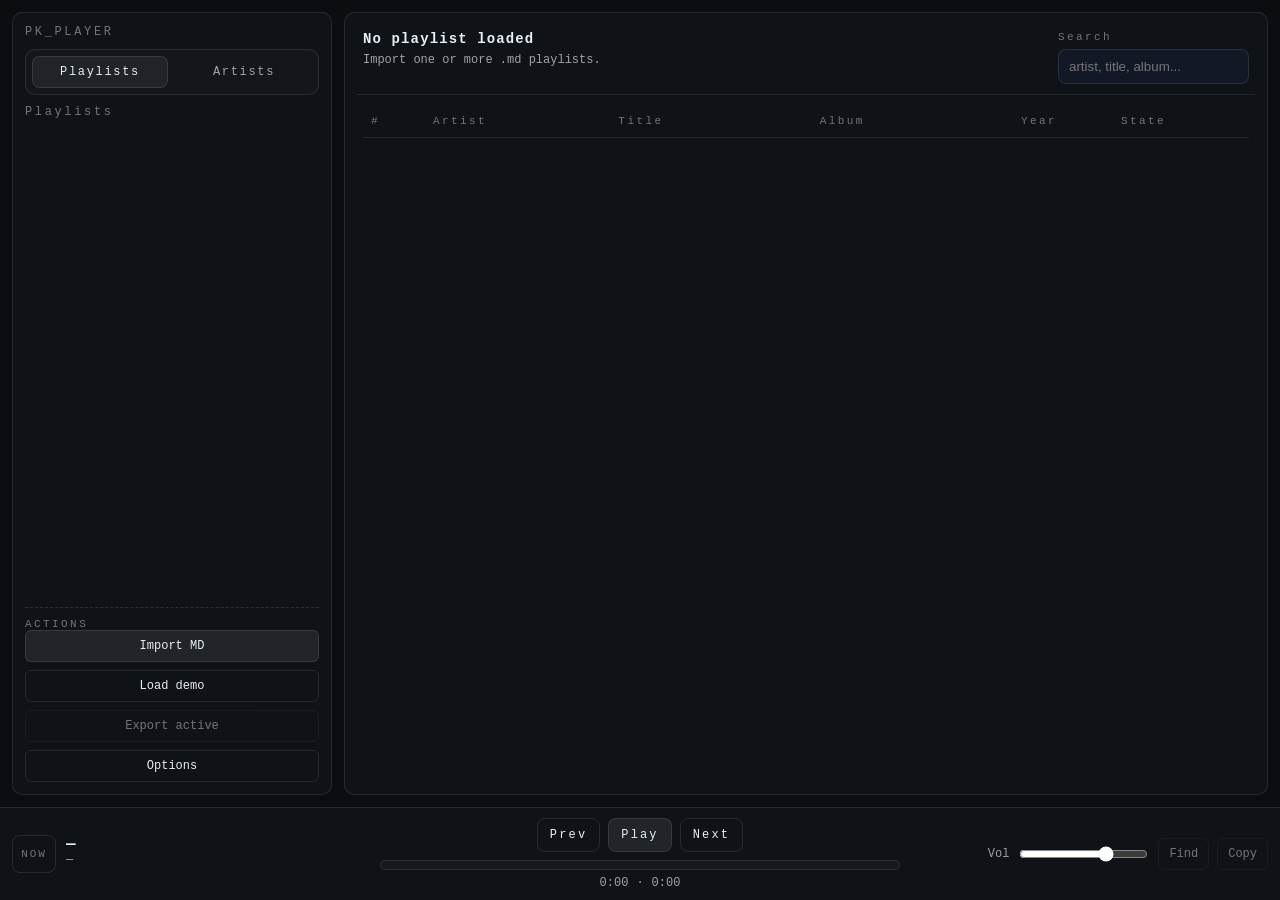
==== src/index.html @ 8d43fcfa "V1 avec API" ====
<!doctype html>
<html lang="fr">
  <head>
    <meta charset="utf-8" />
    <meta name="viewport" content="width=device-width, initial-scale=1" />
    <title>PK Player</title>
    <link rel="icon" href="../favicon.svg" type="image/svg+xml" />
    <link rel="stylesheet" href="styles.css" />
  </head>
  <body>
    <div id="app">
      <div class="grid">
        <aside class="pane">
          <div class="pane__title">PK_PLAYER</div>

          <div class="tabs">
            <button id="tabPlaylists" class="tab" role="tab" type="button" aria-selected="true">Playlists</button>
            <button id="tabArtists" class="tab" role="tab" type="button" aria-selected="false">Artists</button>
          </div>

          <div class="pane__block">
            <div id="playlistPane">
              <div class="pane__title">Playlists</div>
              <div id="playlistList" class="list" role="list"></div>
            </div>

            <div id="artistPane" hidden>
              <div class="pane__title">Artists</div>
              <div id="artistList" class="list" role="list"></div>
              <div class="pane__title" style="margin-top: 14px">Albums</div>
              <div id="albumList" class="list" role="list"></div>
            </div>
          </div>

          <div class="hint">
            <div class="hint__title">ACTIONS</div>
            <div class="pane__block" style="gap: 8px">
              <button id="btnImport" class="tbtn tbtn--primary">Import MD</button>
              <button id="btnLoadDemo" class="tbtn">Load demo</button>
              <button id="btnExport" class="tbtn" disabled>Export active</button>
              <button id="btnOptions" class="tbtn">Options</button>
            </div>
          </div>
        </aside>

        <main class="pane">
          <div class="head">
            <div>
              <div id="activePlaylistTitle" class="title">No playlist loaded</div>
              <div id="activePlaylistMeta" class="meta"></div>
            </div>
            <div class="head__right">
              <label class="field">
                <span class="field__label">Search</span>
                <input id="trackFilter" class="field__input" autocomplete="off" placeholder="artist, title, album..." />
              </label>
            </div>
          </div>

          <div class="table">
            <div class="thead">
              <div>#</div>
              <div>Artist</div>
              <div>Title</div>
              <div>Album</div>
              <div>Year</div>
              <div>State</div>
            </div>
            <div id="trackRows" class="tbody"></div>
          </div>
        </main>
      </div>

      <footer class="dock">
        <div class="dock__left">
          <div class="now">
            <div class="now__k">NOW</div>
            <div>
              <div id="nowTitle" class="now__t">—</div>
              <div id="nowSub" class="now__s">—</div>
            </div>
          </div>
        </div>

        <div class="dock__center">
          <div class="keys">
            <button id="btnPrev" class="key">Prev</button>
            <button id="btnPlayPause" class="key key--primary">
              <span id="playPauseGlyph">Play</span>
            </button>
            <button id="btnNext" class="key">Next</button>
          </div>
          <div class="prog">
            <button id="progressBar" class="prog__bar">
              <div id="progressFill" class="prog__fill" style="width: 0%"></div>
            </button>
            <div class="prog__meta">
              <span id="timeCur">0:00</span>
              <span>·</span>
              <span id="timeDur">0:00</span>
            </div>
          </div>
        </div>

        <div class="dock__right">
          <label class="vol">
            <span>Vol</span>
            <input id="vol" type="range" min="0" max="100" step="1" />
          </label>
          <button id="btnFind" class="tbtn" disabled>Find</button>
          <button id="btnCopy" class="tbtn" disabled>Copy</button>
        </div>
      </footer>
    </div>

    <input id="fileInput" type="file" accept=".md,text/markdown" multiple hidden />

    <aside id="drawer" class="drawer" aria-label="Options" aria-hidden="true" inert>
      <div class="drawer__panel" role="dialog" aria-modal="true" aria-label="Options panel">
        <div class="drawer__head">
          <div class="drawer__title">OPTIONS</div>
          <button id="btnDrawerClose" class="tbtn">Close</button>
        </div>

        <div class="drawer__body">
          <div class="drawer__section">
            <div class="drawer__k">YOUTUBE DATA API</div>
            <div class="drawer__p">Optional. Enables future auto-search/replace. Not required for playback.</div>
            <label class="field">
              <span class="field__label">API KEY</span>
              <input id="optYtKey" class="field__input" autocomplete="off" placeholder="AIza..." />
            </label>
            <div class="drawer__k" style="margin-top: 12px">WHERE TO GET IT (STEP-BY-STEP)</div>
            <ol class="steps__list">
              <li>
                Open Google Cloud Console:
                <a class="alink" href="https://console.cloud.google.com/" target="_blank" rel="noreferrer noopener">console.cloud.google.com</a>
              </li>
              <li>
                Create/select a project:
                <a class="alink" href="https://console.cloud.google.com/projectselector2/home/dashboard" target="_blank" rel="noreferrer noopener">project selector</a>
              </li>
              <li>
                Enable YouTube Data API v3 (Library):
                <a class="alink" href="https://console.cloud.google.com/apis/library/youtube.googleapis.com" target="_blank" rel="noreferrer noopener">API Library</a>
              </li>
              <li>
                Create API key (Credentials):
                <a class="alink" href="https://console.cloud.google.com/apis/credentials" target="_blank" rel="noreferrer noopener">Credentials</a>
              </li>
              <li>
                Restrict key (recommended): in Credentials → select key → set <span class="code">Application restrictions</span> and <span class="code">API restrictions</span>.
              </li>
            </ol>
            <div class="drawer__p">Tip: local-only test: leave unrestricted short time, then lock down.</div>
          </div>

          <div class="drawer__section">
            <div class="drawer__k">OTHER FREE SOURCES (PLACEHOLDERS)</div>
            <div class="drawer__p">Not wired yet. Fields stored for later integration.</div>
            <label class="field">
              <span class="field__label">JAMENDO CLIENT ID</span>
              <input id="optJamendo" class="field__input" autocomplete="off" placeholder="client_id" />
            </label>
            <label class="field">
              <span class="field__label">SOUNDCLOUD CLIENT ID</span>
              <input id="optSoundcloud" class="field__input" autocomplete="off" placeholder="client_id" />
            </label>
          </div>
        </div>
      </div>
    </aside>

    <dialog id="dlgSearch" class="dialog">
      <form method="dialog" class="dialog__panel">
        <div class="dialog__head">
          <div class="dialog__title">Find on YouTube</div>
          <button class="iconbtn" value="cancel" aria-label="Close" type="submit">Close</button>
        </div>
        <div class="dialog__body">
          <div id="searchHint" class="meta"></div>
          <div class="grid2">
            <div class="card">
              <div class="card__title">1) Open search</div>
              <div class="drawer__p">Opens YouTube search in a new tab for this track.</div>
              <div class="card__actions">
                <button id="btnOpenSearch" class="tbtn tbtn--primary" type="button">Open YouTube search</button>
              </div>
            </div>
            <div class="card">
              <div class="card__title">2) Paste link</div>
              <div class="drawer__p">Paste YouTube URL or video id, then apply.</div>
              <label class="field" style="margin-top: 10px">
                <span class="field__label">YouTube URL / ID</span>
                <input id="pasteUrl" class="field__input" autocomplete="off" placeholder="https://www.youtube.com/watch?v=..." />
              </label>
              <div class="card__actions">
                <button id="btnApplyLink" class="tbtn tbtn--primary" type="button">Use this link</button>
                <button id="btnClearLink" class="tbtn" type="button">Clear</button>
              </div>
            </div>
          </div>
        </div>
        <div class="dialog__foot">
          <button class="tbtn" value="cancel" type="submit">Close</button>
        </div>
      </form>
    </dialog>

    <div id="toasts" class="toasts" aria-live="polite" aria-atomic="true"></div>
    <div id="ytPlayerHost" style="position:absolute;left:-9999px;top:-9999px;width:2px;height:2px;overflow:hidden" aria-hidden="true"></div>

    <script type="module" src="app.js"></script>
    <script src="https://www.youtube.com/iframe_api"></script>
  </body>
</html>
---- src/styles.css ----
:root{
  --bg:#0b0d10;
  --surface:#0f1217;
  --surface2:#131826;
  --line:rgba(255,255,255,.10);
  --text:#e9edf5;
  --muted:rgba(233,237,245,.66);
  --muted2:rgba(233,237,245,.45);
  --acc:#e9edf5;
  --good-bg:rgba(46,229,157,.12);
  --good-tx:#7ef0bf;
  --bad-bg:rgba(255,92,122,.12);
  --bad-tx:#ff9aac;
  --shadow:0 0 0 rgba(0,0,0,0);
  --radius:10px;
  --radius2:8px;
  --font: ui-monospace, SFMono-Regular, Menlo, Monaco, Consolas, "Liberation Mono", "Courier New", monospace;
  --mono: ui-monospace, SFMono-Regular, Menlo, Monaco, Consolas, "Liberation Mono", "Courier New", monospace;
}
*{box-sizing:border-box}
html,body{height:100%}
body{
  margin:0;
  font-family:var(--font);
  color:var(--text);
  background:var(--bg);
}

#app{min-height:100%; display:flex; flex-direction:column}

.term{letter-spacing:.02em}

.bar{
  padding:12px 14px;
  border-bottom:1px solid var(--line);
  background:var(--surface);
  display:flex;
  justify-content:space-between;
  gap:12px;
  align-items:flex-start;
}
.banner{
  margin:0;
  font-size:12px;
  line-height:1.15;
  color:var(--muted);
  user-select:none;
  white-space:pre;
}
.bar__right{display:flex; gap:8px; flex-wrap:wrap; justify-content:flex-end}

.tbtn{
  border:1px solid var(--line);
  background:transparent;
  color:var(--text);
  padding:8px 10px;
  border-radius:6px;
  cursor:pointer;
  font-family:var(--mono);
  font-size:12px;
}
.tbtn:hover{background:rgba(255,255,255,.04)}
.tbtn:disabled{opacity:.45; cursor:not-allowed}
.tbtn--primary{background:rgba(255,255,255,.08)}

.grid{
  flex:1;
  display:grid;
  grid-template-columns: 320px 1fr;
  gap:12px;
  padding:12px;
}

.pane{
  background:var(--surface);
  border:1px solid var(--line);
  border-radius:10px;
  padding:12px;
  display:flex;
  flex-direction:column;
  gap:10px;
  min-height:0;
  overflow:hidden;
}
.pane__title{
  font-size:12px;
  color:var(--muted2);
  letter-spacing:.22em;
}
.pane__block{display:flex; flex-direction:column; gap:8px; min-height:0}
.tabs{
  display:flex;
  gap:8px;
  border:1px solid rgba(255,255,255,.10);
  border-radius:10px;
  padding:6px;
  background:rgba(255,255,255,.02);
}
.tab{
  flex:1;
  border:1px solid transparent;
  background:transparent;
  color:var(--muted);
  border-radius:8px;
  padding:8px 10px;
  cursor:pointer;
  font-family:var(--mono);
  font-size:12px;
  letter-spacing:.14em;
}
.tab[aria-selected="true"]{
  color:var(--text);
  background:rgba(255,255,255,.06);
  border-color:rgba(255,255,255,.10);
}
.tab:hover{background:rgba(255,255,255,.04)}
.list{
  display:flex;
  flex-direction:column;
  gap:6px;
  overflow:auto;
  padding-right:6px;
  flex:1;
  min-height:0;
}
.pill{
  display:flex; justify-content:space-between; gap:10px; align-items:center;
  padding:8px 10px;
  border:1px solid var(--line);
  border-radius:8px;
  background:transparent;
  cursor:pointer;
}
.pill:hover{background:rgba(255,255,255,.04)}
.pill--active{background:rgba(255,255,255,.06)}
.pill__name{font-weight:700}
.pill__meta{font-size:11px; color:var(--muted)}
.hint{margin-top:auto; border-top:1px dashed rgba(255,255,255,.12); padding-top:10px}
.hint__title{font-size:11px; color:var(--muted2); letter-spacing:.22em}
.hint__body{margin-top:6px; font-size:12px; color:var(--muted)}

.head{
  padding:6px 6px 10px 6px;
  display:flex;
  justify-content:space-between;
  gap:14px;
  border-bottom:1px solid rgba(255,255,255,.08);
}
.title{font-size:14px; font-weight:800; letter-spacing:.08em}
.meta{margin-top:6px; font-size:12px; color:var(--muted)}
.head__right{display:flex; align-items:flex-end}
.muted{color:var(--muted); font-size:12px; line-height:1.35}

.field{display:flex; flex-direction:column; gap:6px}
.field__label{font-size:11px; color:var(--muted2); letter-spacing:.22em}
.field__input{
  width:100%;
  padding:9px 10px;
  border-radius:8px;
  border:1px solid var(--line);
  background:var(--surface2);
  color:var(--text);
  outline:none;
}
.field__input:focus{border-color:rgba(255,255,255,.22); box-shadow:0 0 0 3px rgba(255,255,255,.06)}

.table{
  display:flex;
  flex-direction:column;
  min-height:0;
  padding:0 6px 6px 6px;
  flex:1;
}
.thead{
  display:grid;
  grid-template-columns: 52px 1.1fr 1.2fr 1.2fr 90px 120px;
  gap:10px;
  padding:10px 8px;
  font-size:11px;
  color:var(--muted2);
  letter-spacing:.22em;
  border-bottom:1px solid rgba(255,255,255,.08);
}
.tbody{overflow:auto; padding:0; min-height:0}
.row{
  display:grid;
  grid-template-columns: 52px 1.1fr 1.2fr 1.2fr 90px 120px;
  gap:10px;
  padding:10px 8px;
  border-bottom:1px solid rgba(255,255,255,.06);
  align-items:center;
}
.row:hover{background:rgba(255,255,255,.03)}
.row--active{
  background:rgba(255,255,255,.05);
}
.row__idx{color:var(--muted)}
.row__title{font-weight:650}
.tag{
  display:inline-flex; align-items:center; gap:6px;
  padding:6px 8px;
  border-radius:999px;
  border:1px solid var(--line);
  background:transparent;
  font-size:12px;
  color:var(--muted);
}
.tag--bad{border-color:rgba(255,92,122,.25); background:var(--bad-bg); color:var(--bad-tx)}
.tag--good{border-color:rgba(46,229,157,.25); background:var(--good-bg); color:var(--good-tx)}

.dock{
  border-top:1px solid var(--line);
  background:var(--surface);
  padding:10px 12px;
  display:grid;
  grid-template-columns: 1fr 520px 1fr;
  gap:12px;
  align-items:center;
  position:sticky; bottom:0;
}
.dock__left{min-width:0}
.now{display:grid; grid-template-columns: 44px 1fr; column-gap:10px; row-gap:2px; align-items:center}
.now__k{grid-row:1 / span 2; width:44px; height:38px; border:1px solid var(--line); border-radius:8px; display:flex; align-items:center; justify-content:center; color:var(--muted2); font-size:11px; letter-spacing:.18em}
.now__t{font-weight:800; white-space:nowrap; overflow:hidden; text-overflow:ellipsis}
.now__s{color:var(--muted); font-size:12px; white-space:nowrap; overflow:hidden; text-overflow:ellipsis}
.keys{display:flex; justify-content:center; gap:8px}
.key{
  border:1px solid var(--line);
  background:transparent;
  color:var(--text);
  border-radius:8px;
  padding:9px 12px;
  cursor:pointer;
  font-family:var(--mono);
  font-size:12px;
  letter-spacing:.18em;
}
.key:hover{background:rgba(255,255,255,.04)}
.key--primary{background:rgba(255,255,255,.08)}
.prog{margin-top:8px; display:flex; flex-direction:column; align-items:center; gap:6px}
.prog__bar{
  width:100%;
  height:10px;
  border-radius:999px;
  border:1px solid var(--line);
  background:rgba(255,255,255,.03);
  overflow:hidden;
  padding:0;
  cursor:pointer;
}
.prog__fill{height:100%; background:rgba(255,255,255,.35)}
.prog__meta{display:flex; gap:8px; align-items:center; color:var(--muted); font-size:12px}
.dock__right{display:flex; justify-content:flex-end; gap:8px; align-items:center; flex-wrap:wrap}
.vol{display:flex; align-items:center; gap:8px; font-size:12px; color:var(--muted)}
.vol input{accent-color:rgba(255,255,255,.65)}

.dialog{
  border:none;
  padding:0;
  background:transparent;
}
.dialog::backdrop{background:rgba(0,0,0,.6)}
.dialog__panel{
  width:min(880px, calc(100vw - 24px));
  border-radius:18px;
  border:1px solid var(--line);
  background:var(--surface);
  box-shadow:var(--shadow);
  overflow:hidden;
}
.iconbtn{
  border:1px solid var(--line);
  background:transparent;
  color:var(--text);
  border-radius:8px;
  padding:8px 10px;
  cursor:pointer;
  font-family:var(--mono);
  font-size:12px;
}
.iconbtn:hover{background:rgba(255,255,255,.04)}
.dialog__head{
  display:flex; align-items:center; justify-content:space-between;
  padding:14px 14px 12px 14px;
  border-bottom:1px solid var(--line);
}
.dialog__title{font-weight:760}
.dialog__body{padding:14px}
.dialog__foot{padding:12px 14px; border-top:1px solid var(--line); display:flex; justify-content:flex-end}
.results{display:flex; flex-direction:column; gap:10px; margin-top:12px}
.grid2{display:grid; grid-template-columns: 1fr 1fr; gap:12px}
.card{
  border:1px solid var(--line);
  background:var(--surface);
  border-radius:12px;
  padding:12px;
}
.card__title{font-weight:760}
.card__actions{display:flex; gap:10px; margin-top:12px; flex-wrap:wrap}
.result{
  border:1px solid var(--line);
  background:var(--surface);
  border-radius:12px;
  padding:10px 12px;
  display:flex;
  gap:12px;
  align-items:center;
}
.result:hover{background:var(--surface2)}
.result__thumb{
  width:120px; height:68px;
  border-radius:12px;
  border:1px solid rgba(0,0,0,.10);
  overflow:hidden;
  flex:0 0 auto;
  background:var(--surface2);
}
.result__thumb img{width:100%; height:100%; object-fit:cover; display:block}
.result__meta{flex:1; min-width:0}
.result__title{font-weight:700; white-space:nowrap; overflow:hidden; text-overflow:ellipsis}
.result__sub{margin-top:4px; color:var(--muted); font-size:12px}

.toasts{position:fixed; right:14px; bottom:92px; display:flex; flex-direction:column; gap:10px; z-index:50}
.toast{
  border:1px solid var(--line);
  border-radius:14px;
  background:rgba(15,18,23,.92);
  backdrop-filter: blur(6px);
  box-shadow:var(--shadow);
  padding:10px 12px;
  min-width:260px;
}
.toast__title{font-weight:700}
.toast__sub{margin-top:4px; color:var(--muted); font-size:12px}
.toast--bad{border-color:rgba(159,47,45,.20)}
.toast--good{border-color:rgba(52,101,56,.20)}

@media (max-width: 980px){
  .grid{grid-template-columns: 1fr; }
  .dock{grid-template-columns: 1fr; gap:10px}
  .thead, .row{grid-template-columns: 44px 1fr 1fr 0.9fr 70px 118px}
}
@media (max-width: 720px){
  .grid2{grid-template-columns:1fr}
}

.drawer{
  position:fixed;
  inset:0;
  background:rgba(0,0,0,.62);
  display:none;
  z-index:60;
}
.drawer[aria-hidden="false"]{display:block}
.drawer__panel{
  position:absolute;
  top:0; right:0;
  width:min(520px, 92vw);
  height:100%;
  background:var(--surface);
  border-left:1px solid var(--line);
  padding:12px;
  display:flex;
  flex-direction:column;
  gap:12px;
}
.drawer__head{display:flex; justify-content:space-between; align-items:center; border-bottom:1px solid rgba(255,255,255,.10); padding-bottom:10px}
.drawer__title{letter-spacing:.22em; font-weight:800}
.drawer__body{overflow:auto; padding-right:6px; display:flex; flex-direction:column; gap:16px}
.drawer__section{border:1px solid rgba(255,255,255,.10); border-radius:10px; padding:12px; background:rgba(255,255,255,.02)}
.drawer__k{letter-spacing:.22em; color:var(--muted2); font-size:12px; margin-bottom:8px}
.drawer__p{color:var(--muted); font-size:12px; line-height:1.45; margin:6px 0}
.steps__list{margin:10px 0 0 18px; color:var(--muted); font-size:12px; line-height:1.6}
.steps__list li{margin:6px 0}
.alink{color:rgba(233,237,245,.92); text-decoration:none; border-bottom:1px solid rgba(233,237,245,.22)}
.alink:hover{border-bottom-color:rgba(233,237,245,.5)}
.code{font-family:var(--mono); color:rgba(233,237,245,.9); background:rgba(255,255,255,.06); border:1px solid rgba(255,255,255,.10); padding:2px 6px; border-radius:6px}
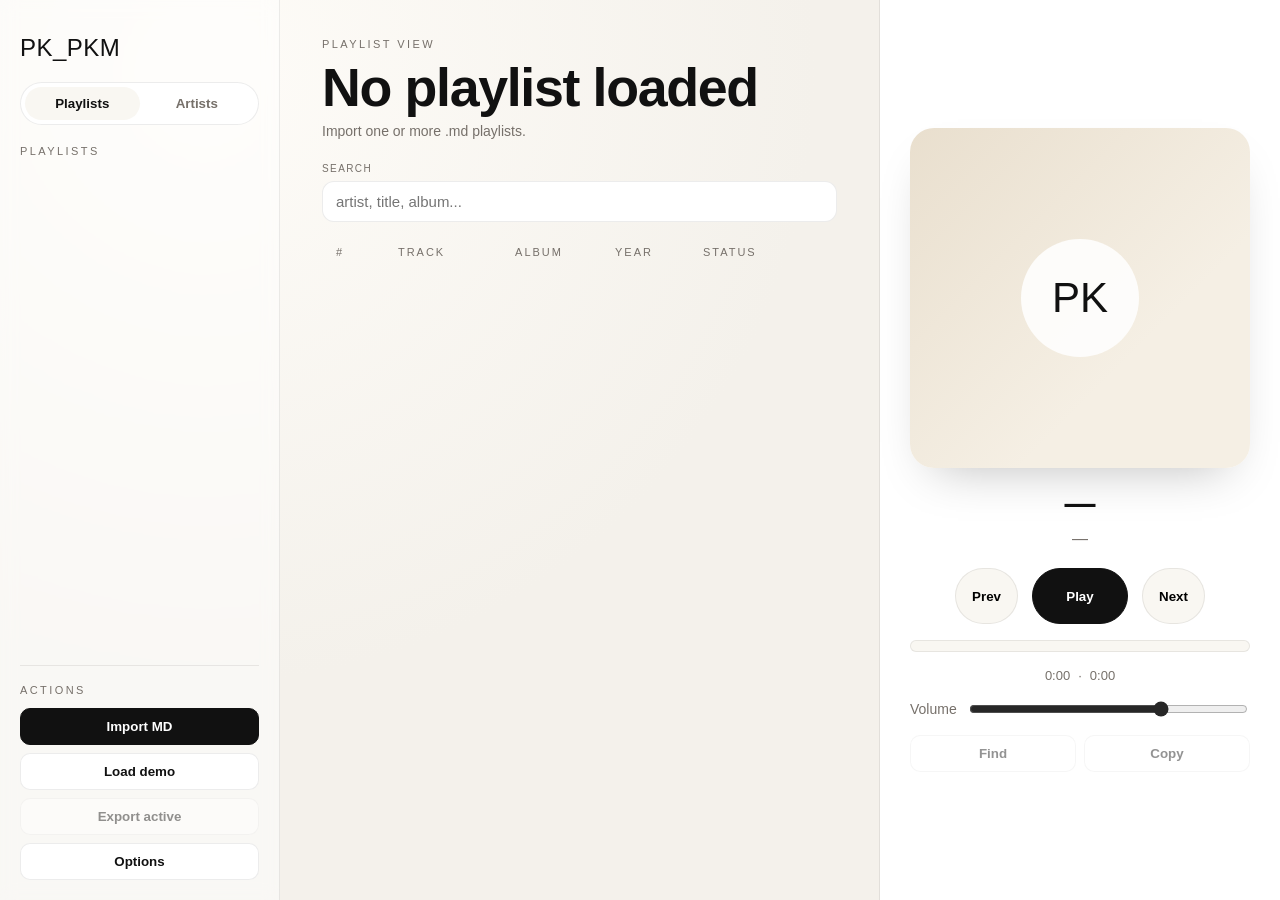
==== commit 08e07965: "fix list" ====
--- a/src/index.html
+++ b/src/index.html
@@ -5,36 +5,37 @@
     <meta name="viewport" content="width=device-width, initial-scale=1" />
     <title>PK Player</title>
     <link rel="icon" href="../favicon.svg" type="image/svg+xml" />
+    <link rel="stylesheet" href="https://api.fontshare.com/v2/css?f[]=satoshi@300,400,500,700,900&f[]=clash-display@500,600,700&display=swap" />
     <link rel="stylesheet" href="styles.css" />
   </head>
   <body>
     <div id="app">
-      <div class="grid">
-        <aside class="pane">
-          <div class="pane__title">PK_PLAYER</div>
+      <div class="layout">
+        <aside class="sidebar pane">
+          <div class="logo">PK_PKM</div>
 
           <div class="tabs">
             <button id="tabPlaylists" class="tab" role="tab" type="button" aria-selected="true">Playlists</button>
             <button id="tabArtists" class="tab" role="tab" type="button" aria-selected="false">Artists</button>
           </div>
 
-          <div class="pane__block">
-            <div id="playlistPane">
-              <div class="pane__title">Playlists</div>
+          <div class="sidebar__content">
+            <div id="playlistPane" class="nav-block">
+              <span class="section-title">Playlists</span>
               <div id="playlistList" class="list" role="list"></div>
             </div>
 
-            <div id="artistPane" hidden>
-              <div class="pane__title">Artists</div>
+            <div id="artistPane" class="nav-block" hidden>
+              <span class="section-title">Artists</span>
               <div id="artistList" class="list" role="list"></div>
-              <div class="pane__title" style="margin-top: 14px">Albums</div>
+              <span class="section-title nav-gap">Albums</span>
               <div id="albumList" class="list" role="list"></div>
             </div>
           </div>
 
-          <div class="hint">
-            <div class="hint__title">ACTIONS</div>
-            <div class="pane__block" style="gap: 8px">
+          <div class="actions">
+            <span class="section-title">Actions</span>
+            <div class="actions__grid">
               <button id="btnImport" class="tbtn tbtn--primary">Import MD</button>
               <button id="btnLoadDemo" class="tbtn">Load demo</button>
               <button id="btnExport" class="tbtn" disabled>Export active</button>
@@ -43,74 +44,70 @@
           </div>
         </aside>
 
-        <main class="pane">
-          <div class="head">
-            <div>
-              <div id="activePlaylistTitle" class="title">No playlist loaded</div>
-              <div id="activePlaylistMeta" class="meta"></div>
+        <main class="main-content pane">
+          <header class="main-header fade-in">
+            <span class="section-title">Playlist View</span>
+            <h1 id="activePlaylistTitle">No playlist loaded</h1>
+            <p id="activePlaylistMeta" class="meta"></p>
+          </header>
+
+          <label class="field fade-in" style="animation-delay:0.08s">
+            <span class="field__label">Search</span>
+            <input id="trackFilter" class="field__input" autocomplete="off" placeholder="artist, title, album..." />
+          </label>
+
+          <section class="table fade-in" style="animation-delay:0.12s">
+            <div class="thead">
+              <div>#</div>
+              <div>Track</div>
+              <div>Album</div>
+              <div>Year</div>
+              <div>Status</div>
             </div>
-            <div class="head__right">
-              <label class="field">
-                <span class="field__label">Search</span>
-                <input id="trackFilter" class="field__input" autocomplete="off" placeholder="artist, title, album..." />
-              </label>
-            </div>
+            <div id="trackRows" class="tbody"></div>
+          </section>
+        </main>
+
+        <aside class="player-panel pane">
+          <div class="album-art-focus fade-in" style="animation-delay:0.1s">
+            <div class="album-art__placeholder">PK</div>
           </div>
 
-          <div class="table">
-            <div class="thead">
-              <div>#</div>
-              <div>Artist</div>
-              <div>Title</div>
-              <div>Album</div>
-              <div>Year</div>
-              <div>State</div>
+          <div class="current-meta fade-in" style="animation-delay:0.15s">
+            <h2 id="nowTitle">—</h2>
+            <p id="nowSub">—</p>
+          </div>
+
+          <div class="controls fade-in" style="animation-delay:0.2s">
+            <div class="btns">
+              <button id="btnPrev" class="btn-icon" type="button">Prev</button>
+              <button id="btnPlayPause" class="btn-icon btn-play" type="button">
+                <span id="playPauseGlyph">Play</span>
+              </button>
+              <button id="btnNext" class="btn-icon" type="button">Next</button>
             </div>
-            <div id="trackRows" class="tbody"></div>
-          </div>
-        </main>
-      </div>
 
-      <footer class="dock">
-        <div class="dock__left">
-          <div class="now">
-            <div class="now__k">NOW</div>
-            <div>
-              <div id="nowTitle" class="now__t">—</div>
-              <div id="nowSub" class="now__s">—</div>
-            </div>
-          </div>
-        </div>
-
-        <div class="dock__center">
-          <div class="keys">
-            <button id="btnPrev" class="key">Prev</button>
-            <button id="btnPlayPause" class="key key--primary">
-              <span id="playPauseGlyph">Play</span>
-            </button>
-            <button id="btnNext" class="key">Next</button>
-          </div>
-          <div class="prog">
-            <button id="progressBar" class="prog__bar">
-              <div id="progressFill" class="prog__fill" style="width: 0%"></div>
+            <button id="progressBar" class="progress-bar" type="button">
+              <div id="progressFill" class="progress-fill" style="width:0%"></div>
             </button>
             <div class="prog__meta">
               <span id="timeCur">0:00</span>
               <span>·</span>
               <span id="timeDur">0:00</span>
             </div>
+
+            <label class="vol">
+              <span>Volume</span>
+              <input id="vol" type="range" min="0" max="100" step="1" />
+            </label>
+
+            <div class="player-actions">
+              <button id="btnFind" class="tbtn" disabled>Find</button>
+              <button id="btnCopy" class="tbtn" disabled>Copy</button>
+            </div>
           </div>
-        </div>
-
-        <div class="dock__right">
-          <label class="vol">
-            <span>Vol</span>
-            <input id="vol" type="range" min="0" max="100" step="1" />
-          </label>
-          <button id="btnFind" class="tbtn" disabled>Find</button>
-          <button id="btnCopy" class="tbtn" disabled>Copy</button>
-        </div>
-      </footer>
+        </aside>
+      </div>
     </div>
 
     <input id="fileInput" type="file" accept=".md,text/markdown" multiple hidden />
@@ -130,29 +127,6 @@
               <span class="field__label">API KEY</span>
               <input id="optYtKey" class="field__input" autocomplete="off" placeholder="AIza..." />
             </label>
-            <div class="drawer__k" style="margin-top: 12px">WHERE TO GET IT (STEP-BY-STEP)</div>
-            <ol class="steps__list">
-              <li>
-                Open Google Cloud Console:
-                <a class="alink" href="https://console.cloud.google.com/" target="_blank" rel="noreferrer noopener">console.cloud.google.com</a>
-              </li>
-              <li>
-                Create/select a project:
-                <a class="alink" href="https://console.cloud.google.com/projectselector2/home/dashboard" target="_blank" rel="noreferrer noopener">project selector</a>
-              </li>
-              <li>
-                Enable YouTube Data API v3 (Library):
-                <a class="alink" href="https://console.cloud.google.com/apis/library/youtube.googleapis.com" target="_blank" rel="noreferrer noopener">API Library</a>
-              </li>
-              <li>
-                Create API key (Credentials):
-                <a class="alink" href="https://console.cloud.google.com/apis/credentials" target="_blank" rel="noreferrer noopener">Credentials</a>
-              </li>
-              <li>
-                Restrict key (recommended): in Credentials → select key → set <span class="code">Application restrictions</span> and <span class="code">API restrictions</span>.
-              </li>
-            </ol>
-            <div class="drawer__p">Tip: local-only test: leave unrestricted short time, then lock down.</div>
           </div>
 
           <div class="drawer__section">
--- a/src/styles.css
+++ b/src/styles.css
@@ -1,377 +1,676 @@
-:root{
-  --bg:#0b0d10;
-  --surface:#0f1217;
-  --surface2:#131826;
-  --line:rgba(255,255,255,.10);
-  --text:#e9edf5;
-  --muted:rgba(233,237,245,.66);
-  --muted2:rgba(233,237,245,.45);
-  --acc:#e9edf5;
-  --good-bg:rgba(46,229,157,.12);
-  --good-tx:#7ef0bf;
-  --bad-bg:rgba(255,92,122,.12);
-  --bad-tx:#ff9aac;
-  --shadow:0 0 0 rgba(0,0,0,0);
-  --radius:10px;
-  --radius2:8px;
-  --font: ui-monospace, SFMono-Regular, Menlo, Monaco, Consolas, "Liberation Mono", "Courier New", monospace;
-  --mono: ui-monospace, SFMono-Regular, Menlo, Monaco, Consolas, "Liberation Mono", "Courier New", monospace;
-}
-*{box-sizing:border-box}
-html,body{height:100%}
-body{
-  margin:0;
-  font-family:var(--font);
-  color:var(--text);
-  background:var(--bg);
-}
-
-#app{min-height:100%; display:flex; flex-direction:column}
-
-.term{letter-spacing:.02em}
-
-.bar{
-  padding:12px 14px;
-  border-bottom:1px solid var(--line);
-  background:var(--surface);
-  display:flex;
-  justify-content:space-between;
-  gap:12px;
-  align-items:flex-start;
-}
-.banner{
-  margin:0;
-  font-size:12px;
-  line-height:1.15;
-  color:var(--muted);
-  user-select:none;
-  white-space:pre;
-}
-.bar__right{display:flex; gap:8px; flex-wrap:wrap; justify-content:flex-end}
-
-.tbtn{
-  border:1px solid var(--line);
-  background:transparent;
-  color:var(--text);
-  padding:8px 10px;
-  border-radius:6px;
-  cursor:pointer;
-  font-family:var(--mono);
-  font-size:12px;
-}
-.tbtn:hover{background:rgba(255,255,255,.04)}
-.tbtn:disabled{opacity:.45; cursor:not-allowed}
-.tbtn--primary{background:rgba(255,255,255,.08)}
-
-.grid{
-  flex:1;
-  display:grid;
-  grid-template-columns: 320px 1fr;
-  gap:12px;
-  padding:12px;
-}
-
-.pane{
-  background:var(--surface);
-  border:1px solid var(--line);
-  border-radius:10px;
-  padding:12px;
-  display:flex;
-  flex-direction:column;
-  gap:10px;
-  min-height:0;
-  overflow:hidden;
-}
-.pane__title{
-  font-size:12px;
-  color:var(--muted2);
-  letter-spacing:.22em;
-}
-.pane__block{display:flex; flex-direction:column; gap:8px; min-height:0}
-.tabs{
-  display:flex;
-  gap:8px;
-  border:1px solid rgba(255,255,255,.10);
-  border-radius:10px;
-  padding:6px;
-  background:rgba(255,255,255,.02);
-}
-.tab{
-  flex:1;
-  border:1px solid transparent;
-  background:transparent;
-  color:var(--muted);
-  border-radius:8px;
-  padding:8px 10px;
-  cursor:pointer;
-  font-family:var(--mono);
-  font-size:12px;
-  letter-spacing:.14em;
-}
-.tab[aria-selected="true"]{
-  color:var(--text);
-  background:rgba(255,255,255,.06);
-  border-color:rgba(255,255,255,.10);
-}
-.tab:hover{background:rgba(255,255,255,.04)}
-.list{
-  display:flex;
-  flex-direction:column;
-  gap:6px;
-  overflow:auto;
-  padding-right:6px;
-  flex:1;
-  min-height:0;
-}
-.pill{
-  display:flex; justify-content:space-between; gap:10px; align-items:center;
-  padding:8px 10px;
-  border:1px solid var(--line);
-  border-radius:8px;
-  background:transparent;
-  cursor:pointer;
-}
-.pill:hover{background:rgba(255,255,255,.04)}
-.pill--active{background:rgba(255,255,255,.06)}
-.pill__name{font-weight:700}
-.pill__meta{font-size:11px; color:var(--muted)}
-.hint{margin-top:auto; border-top:1px dashed rgba(255,255,255,.12); padding-top:10px}
-.hint__title{font-size:11px; color:var(--muted2); letter-spacing:.22em}
-.hint__body{margin-top:6px; font-size:12px; color:var(--muted)}
-
-.head{
-  padding:6px 6px 10px 6px;
-  display:flex;
-  justify-content:space-between;
-  gap:14px;
-  border-bottom:1px solid rgba(255,255,255,.08);
-}
-.title{font-size:14px; font-weight:800; letter-spacing:.08em}
-.meta{margin-top:6px; font-size:12px; color:var(--muted)}
-.head__right{display:flex; align-items:flex-end}
-.muted{color:var(--muted); font-size:12px; line-height:1.35}
-
-.field{display:flex; flex-direction:column; gap:6px}
-.field__label{font-size:11px; color:var(--muted2); letter-spacing:.22em}
-.field__input{
-  width:100%;
-  padding:9px 10px;
-  border-radius:8px;
-  border:1px solid var(--line);
-  background:var(--surface2);
-  color:var(--text);
-  outline:none;
-}
-.field__input:focus{border-color:rgba(255,255,255,.22); box-shadow:0 0 0 3px rgba(255,255,255,.06)}
-
-.table{
-  display:flex;
-  flex-direction:column;
-  min-height:0;
-  padding:0 6px 6px 6px;
-  flex:1;
-}
-.thead{
-  display:grid;
-  grid-template-columns: 52px 1.1fr 1.2fr 1.2fr 90px 120px;
-  gap:10px;
-  padding:10px 8px;
-  font-size:11px;
-  color:var(--muted2);
-  letter-spacing:.22em;
-  border-bottom:1px solid rgba(255,255,255,.08);
-}
-.tbody{overflow:auto; padding:0; min-height:0}
-.row{
-  display:grid;
-  grid-template-columns: 52px 1.1fr 1.2fr 1.2fr 90px 120px;
-  gap:10px;
-  padding:10px 8px;
-  border-bottom:1px solid rgba(255,255,255,.06);
-  align-items:center;
-}
-.row:hover{background:rgba(255,255,255,.03)}
-.row--active{
-  background:rgba(255,255,255,.05);
-}
-.row__idx{color:var(--muted)}
-.row__title{font-weight:650}
-.tag{
-  display:inline-flex; align-items:center; gap:6px;
-  padding:6px 8px;
-  border-radius:999px;
-  border:1px solid var(--line);
-  background:transparent;
-  font-size:12px;
-  color:var(--muted);
-}
-.tag--bad{border-color:rgba(255,92,122,.25); background:var(--bad-bg); color:var(--bad-tx)}
-.tag--good{border-color:rgba(46,229,157,.25); background:var(--good-bg); color:var(--good-tx)}
-
-.dock{
-  border-top:1px solid var(--line);
-  background:var(--surface);
-  padding:10px 12px;
-  display:grid;
-  grid-template-columns: 1fr 520px 1fr;
-  gap:12px;
-  align-items:center;
-  position:sticky; bottom:0;
-}
-.dock__left{min-width:0}
-.now{display:grid; grid-template-columns: 44px 1fr; column-gap:10px; row-gap:2px; align-items:center}
-.now__k{grid-row:1 / span 2; width:44px; height:38px; border:1px solid var(--line); border-radius:8px; display:flex; align-items:center; justify-content:center; color:var(--muted2); font-size:11px; letter-spacing:.18em}
-.now__t{font-weight:800; white-space:nowrap; overflow:hidden; text-overflow:ellipsis}
-.now__s{color:var(--muted); font-size:12px; white-space:nowrap; overflow:hidden; text-overflow:ellipsis}
-.keys{display:flex; justify-content:center; gap:8px}
-.key{
-  border:1px solid var(--line);
-  background:transparent;
-  color:var(--text);
-  border-radius:8px;
-  padding:9px 12px;
-  cursor:pointer;
-  font-family:var(--mono);
-  font-size:12px;
-  letter-spacing:.18em;
-}
-.key:hover{background:rgba(255,255,255,.04)}
-.key--primary{background:rgba(255,255,255,.08)}
-.prog{margin-top:8px; display:flex; flex-direction:column; align-items:center; gap:6px}
-.prog__bar{
-  width:100%;
-  height:10px;
-  border-radius:999px;
-  border:1px solid var(--line);
-  background:rgba(255,255,255,.03);
-  overflow:hidden;
-  padding:0;
-  cursor:pointer;
-}
-.prog__fill{height:100%; background:rgba(255,255,255,.35)}
-.prog__meta{display:flex; gap:8px; align-items:center; color:var(--muted); font-size:12px}
-.dock__right{display:flex; justify-content:flex-end; gap:8px; align-items:center; flex-wrap:wrap}
-.vol{display:flex; align-items:center; gap:8px; font-size:12px; color:var(--muted)}
-.vol input{accent-color:rgba(255,255,255,.65)}
-
-.dialog{
-  border:none;
-  padding:0;
-  background:transparent;
-}
-.dialog::backdrop{background:rgba(0,0,0,.6)}
-.dialog__panel{
-  width:min(880px, calc(100vw - 24px));
-  border-radius:18px;
-  border:1px solid var(--line);
-  background:var(--surface);
-  box-shadow:var(--shadow);
-  overflow:hidden;
-}
-.iconbtn{
-  border:1px solid var(--line);
-  background:transparent;
-  color:var(--text);
-  border-radius:8px;
-  padding:8px 10px;
-  cursor:pointer;
-  font-family:var(--mono);
-  font-size:12px;
-}
-.iconbtn:hover{background:rgba(255,255,255,.04)}
-.dialog__head{
-  display:flex; align-items:center; justify-content:space-between;
-  padding:14px 14px 12px 14px;
-  border-bottom:1px solid var(--line);
-}
-.dialog__title{font-weight:760}
-.dialog__body{padding:14px}
-.dialog__foot{padding:12px 14px; border-top:1px solid var(--line); display:flex; justify-content:flex-end}
-.results{display:flex; flex-direction:column; gap:10px; margin-top:12px}
-.grid2{display:grid; grid-template-columns: 1fr 1fr; gap:12px}
-.card{
-  border:1px solid var(--line);
-  background:var(--surface);
-  border-radius:12px;
-  padding:12px;
-}
-.card__title{font-weight:760}
-.card__actions{display:flex; gap:10px; margin-top:12px; flex-wrap:wrap}
-.result{
-  border:1px solid var(--line);
-  background:var(--surface);
-  border-radius:12px;
-  padding:10px 12px;
-  display:flex;
-  gap:12px;
-  align-items:center;
-}
-.result:hover{background:var(--surface2)}
-.result__thumb{
-  width:120px; height:68px;
-  border-radius:12px;
-  border:1px solid rgba(0,0,0,.10);
-  overflow:hidden;
-  flex:0 0 auto;
-  background:var(--surface2);
-}
-.result__thumb img{width:100%; height:100%; object-fit:cover; display:block}
-.result__meta{flex:1; min-width:0}
-.result__title{font-weight:700; white-space:nowrap; overflow:hidden; text-overflow:ellipsis}
-.result__sub{margin-top:4px; color:var(--muted); font-size:12px}
-
-.toasts{position:fixed; right:14px; bottom:92px; display:flex; flex-direction:column; gap:10px; z-index:50}
-.toast{
-  border:1px solid var(--line);
-  border-radius:14px;
-  background:rgba(15,18,23,.92);
+:root {
+  --bg: #f4f1eb;
+  --surface: #ffffff;
+  --surface-soft: #f9f7f2;
+  --line: rgba(17, 17, 17, 0.08);
+  --text-main: #111111;
+  --text-muted: #76706a;
+  --accent: #d91f1f;
+  --radius-outer: 24px;
+  --radius-inner: 14px;
+  --bezier: cubic-bezier(0.32, 0.72, 0, 1);
+  --shadow-soft: 0 22px 48px -24px rgba(0, 0, 0, 0.28);
+}
+
+* {
+  box-sizing: border-box;
+}
+
+html,
+body {
+  height: 100%;
+}
+
+body {
+  margin: 0;
+  background: radial-gradient(circle at 16% 8%, #fefcf8, var(--bg) 45%);
+  color: var(--text-main);
+  font-family: "Satoshi", "Avenir Next", "Segoe UI", sans-serif;
+  overflow: hidden;
+}
+
+#app {
+  height: 100%;
+}
+
+.layout {
+  height: 100%;
+  display: grid;
+  grid-template-columns: 280px minmax(520px, 1fr) 400px;
+}
+
+.pane {
+  min-height: 0;
+}
+
+.sidebar {
+  border-right: 1px solid var(--line);
+  padding: 34px 20px 20px;
+  display: flex;
+  flex-direction: column;
+  gap: 20px;
+  background: rgba(255, 255, 255, 0.48);
+  backdrop-filter: blur(8px);
+}
+
+.logo {
+  font-family: "Clash Display", "Satoshi", sans-serif;
+  font-size: 24px;
+  letter-spacing: 0.02em;
+}
+
+.tabs {
+  display: flex;
+  padding: 4px;
+  border: 1px solid var(--line);
+  border-radius: 999px;
+  background: var(--surface);
+}
+
+.tab {
+  border: 0;
+  border-radius: 999px;
+  background: transparent;
+  color: var(--text-muted);
+  padding: 9px 12px;
+  flex: 1;
+  cursor: pointer;
+  font-family: "Satoshi", sans-serif;
+  font-weight: 600;
+}
+
+.tab[aria-selected="true"] {
+  color: var(--text-main);
+  background: var(--surface-soft);
+}
+
+.sidebar__content {
+  flex: 1;
+  min-height: 0;
+  display: flex;
+  flex-direction: column;
+}
+
+.nav-block {
+  min-height: 0;
+  display: flex;
+  flex-direction: column;
+}
+
+.section-title {
+  font-size: 11px;
+  text-transform: uppercase;
+  letter-spacing: 0.22em;
+  color: var(--text-muted);
+}
+
+.nav-gap {
+  margin-top: 16px;
+}
+
+.list {
+  display: flex;
+  flex-direction: column;
+  gap: 7px;
+  overflow: auto;
+  margin-top: 10px;
+  padding-right: 4px;
+}
+
+.pill {
+  padding: 10px 12px;
+  border: 1px solid transparent;
+  border-radius: var(--radius-inner);
+  display: grid;
+  gap: 3px;
+  cursor: pointer;
+  transition: all 0.24s var(--bezier);
+}
+
+.pill:hover,
+.pill--active {
+  background: var(--surface);
+  border-color: var(--line);
+  transform: translateX(4px);
+}
+
+.pill__name {
+  font-weight: 700;
+  font-size: 14px;
+}
+
+.pill__meta {
+  font-size: 12px;
+  color: var(--text-muted);
+}
+
+.actions {
+  border-top: 1px solid var(--line);
+  padding-top: 14px;
+}
+
+.actions__grid {
+  display: grid;
+  gap: 8px;
+  margin-top: 10px;
+}
+
+.tbtn,
+.iconbtn {
+  border: 1px solid var(--line);
+  background: var(--surface);
+  color: var(--text-main);
+  border-radius: 10px;
+  padding: 10px 12px;
+  cursor: pointer;
+  font-family: "Satoshi", sans-serif;
+  font-weight: 600;
+}
+
+.tbtn--primary {
+  background: var(--text-main);
+  color: #fff;
+  border-color: var(--text-main);
+}
+
+.tbtn:hover,
+.iconbtn:hover {
+  transform: translateY(-1px);
+}
+
+.tbtn:disabled {
+  opacity: 0.45;
+  cursor: not-allowed;
+  transform: none;
+}
+
+.main-content {
+  border-right: 1px solid var(--line);
+  padding: 34px 42px;
+  overflow: auto;
+  display: flex;
+  flex-direction: column;
+  gap: 24px;
+}
+
+.main-header h1 {
+  margin: 10px 0 0;
+  font-family: "Clash Display", "Satoshi", sans-serif;
+  font-size: clamp(36px, 4.2vw, 56px);
+  line-height: 0.95;
+  letter-spacing: -0.025em;
+}
+
+.meta {
+  margin: 10px 0 0;
+  color: var(--text-muted);
+  font-size: 14px;
+}
+
+.field {
+  display: flex;
+  flex-direction: column;
+  gap: 7px;
+}
+
+.field__label {
+  color: var(--text-muted);
+  letter-spacing: 0.14em;
+  text-transform: uppercase;
+  font-size: 10px;
+}
+
+.field__input {
+  width: 100%;
+  border: 1px solid var(--line);
+  background: var(--surface);
+  border-radius: 12px;
+  padding: 11px 13px;
+  font-family: inherit;
+  font-size: 15px;
+  color: var(--text-main);
+}
+
+.field__input:focus {
+  outline: 0;
+  border-color: rgba(17, 17, 17, 0.26);
+}
+
+.table {
+  flex: 1;
+  min-height: 0;
+  display: flex;
+  flex-direction: column;
+}
+
+.thead,
+.row {
+  display: grid;
+  grid-template-columns: 48px 1.2fr 1fr 74px 120px;
+  gap: 14px;
+  align-items: center;
+}
+
+.thead {
+  padding: 0 14px 10px;
+  color: var(--text-muted);
+  font-size: 11px;
+  letter-spacing: 0.18em;
+  text-transform: uppercase;
+}
+
+.tbody {
+  overflow: auto;
+  display: flex;
+  flex-direction: column;
+  gap: 5px;
+}
+
+.row {
+  background: transparent;
+  border: 1px solid transparent;
+  border-radius: var(--radius-inner);
+  padding: 12px 14px;
+  cursor: pointer;
+  transition: all 0.22s var(--bezier);
+}
+
+.row:hover,
+.row--active {
+  background: var(--surface);
+  border-color: var(--line);
+  box-shadow: 0 16px 32px -28px rgba(0, 0, 0, 0.5);
+}
+
+.row__idx {
+  color: var(--text-muted);
+}
+
+.row__title {
+  display: block;
+  font-size: 15px;
+  font-weight: 700;
+}
+
+.row__sub {
+  display: block;
+  margin-top: 2px;
+  color: var(--text-muted);
+  font-size: 13px;
+}
+
+.tag {
+  display: inline-flex;
+  align-items: center;
+  justify-content: center;
+  border: 1px solid var(--line);
+  border-radius: 999px;
+  padding: 6px 10px;
+  font-size: 12px;
+  color: var(--text-muted);
+  background: var(--surface-soft);
+}
+
+.tag--good {
+  color: #1f7c51;
+  border-color: rgba(31, 124, 81, 0.25);
+  background: rgba(98, 207, 153, 0.18);
+}
+
+.tag--bad {
+  color: #b22424;
+  border-color: rgba(178, 36, 36, 0.28);
+  background: rgba(235, 92, 92, 0.15);
+}
+
+.player-panel {
+  background: var(--surface);
+  padding: 30px;
+  display: flex;
+  flex-direction: column;
+  justify-content: center;
+  gap: 20px;
+}
+
+.album-art-focus {
+  aspect-ratio: 1;
+  border-radius: var(--radius-outer);
+  background: linear-gradient(135deg, #e9dfce, #f5efe4 66%);
+  box-shadow: var(--shadow-soft);
+  display: grid;
+  place-items: center;
+}
+
+.album-art__placeholder {
+  width: 118px;
+  height: 118px;
+  border-radius: 999px;
+  background: rgba(255, 255, 255, 0.86);
+  color: var(--text-main);
+  font-family: "Clash Display", sans-serif;
+  font-size: 42px;
+  display: grid;
+  place-items: center;
+}
+
+.current-meta {
+  text-align: center;
+}
+
+.current-meta h2 {
+  margin: 0;
+  font-size: 31px;
+  font-family: "Clash Display", sans-serif;
+  line-height: 1.05;
+}
+
+.current-meta p {
+  margin: 10px 0 0;
+  color: var(--text-muted);
+}
+
+.controls {
+  display: flex;
+  flex-direction: column;
+  gap: 16px;
+}
+
+.btns {
+  display: flex;
+  justify-content: center;
+  align-items: center;
+  gap: 14px;
+}
+
+.btn-icon {
+  border: 1px solid var(--line);
+  background: var(--surface-soft);
+  border-radius: 999px;
+  min-width: 56px;
+  height: 56px;
+  padding: 0 16px;
+  font-family: "Satoshi", sans-serif;
+  font-weight: 700;
+  cursor: pointer;
+}
+
+.btn-play {
+  min-width: 96px;
+  background: var(--text-main);
+  color: #fff;
+  border-color: var(--text-main);
+}
+
+.progress-bar {
+  border: 1px solid var(--line);
+  border-radius: 999px;
+  height: 12px;
+  background: var(--surface-soft);
+  padding: 0;
+  overflow: hidden;
+  cursor: pointer;
+}
+
+.progress-fill {
+  height: 100%;
+  background: linear-gradient(90deg, #272727, #6b6b6b);
+}
+
+.prog__meta {
+  display: flex;
+  gap: 8px;
+  justify-content: center;
+  color: var(--text-muted);
+  font-size: 13px;
+}
+
+.vol {
+  display: flex;
+  align-items: center;
+  gap: 10px;
+  color: var(--text-muted);
+  font-size: 14px;
+}
+
+.vol input {
+  flex: 1;
+  accent-color: #272727;
+}
+
+.player-actions {
+  display: grid;
+  grid-template-columns: 1fr 1fr;
+  gap: 8px;
+}
+
+.fade-in {
+  opacity: 0;
+  transform: translateY(8px);
+  animation: fadeIn 0.6s var(--bezier) forwards;
+}
+
+@keyframes fadeIn {
+  to {
+    opacity: 1;
+    transform: translateY(0);
+  }
+}
+
+.dialog {
+  border: none;
+  padding: 0;
+  background: transparent;
+}
+
+.dialog::backdrop {
+  background: rgba(15, 15, 15, 0.5);
+}
+
+.dialog__panel {
+  width: min(860px, calc(100vw - 24px));
+  border: 1px solid var(--line);
+  border-radius: 18px;
+  background: var(--surface);
+  overflow: hidden;
+}
+
+.dialog__head,
+.dialog__foot {
+  padding: 12px 14px;
+  display: flex;
+  align-items: center;
+  justify-content: space-between;
+  border-bottom: 1px solid var(--line);
+}
+
+.dialog__foot {
+  border-top: 1px solid var(--line);
+  border-bottom: 0;
+  justify-content: flex-end;
+}
+
+.dialog__title,
+.card__title {
+  font-weight: 800;
+}
+
+.dialog__body {
+  padding: 14px;
+}
+
+.grid2 {
+  display: grid;
+  grid-template-columns: 1fr 1fr;
+  gap: 12px;
+}
+
+.card {
+  border: 1px solid var(--line);
+  border-radius: 12px;
+  padding: 12px;
+}
+
+.card__actions {
+  display: flex;
+  gap: 8px;
+  margin-top: 12px;
+}
+
+.drawer {
+  position: fixed;
+  inset: 0;
+  background: rgba(0, 0, 0, 0.52);
+  display: none;
+  z-index: 70;
+}
+
+.drawer[aria-hidden="false"] {
+  display: block;
+}
+
+.drawer__panel {
+  position: absolute;
+  top: 0;
+  right: 0;
+  height: 100%;
+  width: min(500px, 92vw);
+  background: var(--surface);
+  border-left: 1px solid var(--line);
+  padding: 12px;
+  display: flex;
+  flex-direction: column;
+  gap: 12px;
+}
+
+.drawer__head {
+  display: flex;
+  justify-content: space-between;
+  align-items: center;
+}
+
+.drawer__title,
+.drawer__k {
+  letter-spacing: 0.15em;
+  text-transform: uppercase;
+  font-size: 11px;
+}
+
+.drawer__body {
+  overflow: auto;
+  display: flex;
+  flex-direction: column;
+  gap: 14px;
+}
+
+.drawer__section {
+  border: 1px solid var(--line);
+  border-radius: 12px;
+  padding: 12px;
+}
+
+.drawer__p {
+  color: var(--text-muted);
+  font-size: 13px;
+  line-height: 1.4;
+  margin: 7px 0;
+}
+
+.toasts {
+  position: fixed;
+  right: 12px;
+  bottom: 12px;
+  z-index: 90;
+  display: flex;
+  flex-direction: column;
+  gap: 8px;
+}
+
+.toast {
+  min-width: 230px;
+  border: 1px solid var(--line);
+  border-radius: 12px;
+  background: rgba(255, 255, 255, 0.94);
   backdrop-filter: blur(6px);
-  box-shadow:var(--shadow);
-  padding:10px 12px;
-  min-width:260px;
-}
-.toast__title{font-weight:700}
-.toast__sub{margin-top:4px; color:var(--muted); font-size:12px}
-.toast--bad{border-color:rgba(159,47,45,.20)}
-.toast--good{border-color:rgba(52,101,56,.20)}
-
-@media (max-width: 980px){
-  .grid{grid-template-columns: 1fr; }
-  .dock{grid-template-columns: 1fr; gap:10px}
-  .thead, .row{grid-template-columns: 44px 1fr 1fr 0.9fr 70px 118px}
-}
-@media (max-width: 720px){
-  .grid2{grid-template-columns:1fr}
-}
-
-.drawer{
-  position:fixed;
-  inset:0;
-  background:rgba(0,0,0,.62);
-  display:none;
-  z-index:60;
-}
-.drawer[aria-hidden="false"]{display:block}
-.drawer__panel{
-  position:absolute;
-  top:0; right:0;
-  width:min(520px, 92vw);
-  height:100%;
-  background:var(--surface);
-  border-left:1px solid var(--line);
-  padding:12px;
-  display:flex;
-  flex-direction:column;
-  gap:12px;
-}
-.drawer__head{display:flex; justify-content:space-between; align-items:center; border-bottom:1px solid rgba(255,255,255,.10); padding-bottom:10px}
-.drawer__title{letter-spacing:.22em; font-weight:800}
-.drawer__body{overflow:auto; padding-right:6px; display:flex; flex-direction:column; gap:16px}
-.drawer__section{border:1px solid rgba(255,255,255,.10); border-radius:10px; padding:12px; background:rgba(255,255,255,.02)}
-.drawer__k{letter-spacing:.22em; color:var(--muted2); font-size:12px; margin-bottom:8px}
-.drawer__p{color:var(--muted); font-size:12px; line-height:1.45; margin:6px 0}
-.steps__list{margin:10px 0 0 18px; color:var(--muted); font-size:12px; line-height:1.6}
-.steps__list li{margin:6px 0}
-.alink{color:rgba(233,237,245,.92); text-decoration:none; border-bottom:1px solid rgba(233,237,245,.22)}
-.alink:hover{border-bottom-color:rgba(233,237,245,.5)}
-.code{font-family:var(--mono); color:rgba(233,237,245,.9); background:rgba(255,255,255,.06); border:1px solid rgba(255,255,255,.10); padding:2px 6px; border-radius:6px}
+  padding: 10px;
+}
+
+.toast__title {
+  font-weight: 700;
+}
+
+.toast__sub {
+  margin-top: 4px;
+  font-size: 12px;
+  color: var(--text-muted);
+}
+
+.toast--good {
+  border-color: rgba(31, 124, 81, 0.25);
+}
+
+.toast--bad {
+  border-color: rgba(178, 36, 36, 0.28);
+}
+
+@media (max-width: 1180px) {
+  .layout {
+    grid-template-columns: 250px 1fr 350px;
+  }
+
+  .main-content {
+    padding: 28px 24px;
+  }
+}
+
+@media (max-width: 980px) {
+  body {
+    overflow: auto;
+  }
+
+  #app,
+  .layout {
+    height: auto;
+    min-height: 100%;
+  }
+
+  .layout {
+    display: flex;
+    flex-direction: column;
+  }
+
+  .sidebar,
+  .main-content,
+  .player-panel {
+    border-right: 0;
+    border-bottom: 1px solid var(--line);
+  }
+
+  .sidebar {
+    background: var(--surface-soft);
+  }
+
+  .main-content,
+  .player-panel {
+    overflow: visible;
+  }
+}
+
+@media (max-width: 760px) {
+  .grid2,
+  .card__actions {
+    grid-template-columns: 1fr;
+    display: grid;
+  }
+
+  .thead,
+  .row {
+    grid-template-columns: 38px 1fr 90px;
+  }
+
+  .thead > :nth-child(3),
+  .thead > :nth-child(4),
+  .row > :nth-child(3),
+  .row > :nth-child(4) {
+    display: none;
+  }
+}
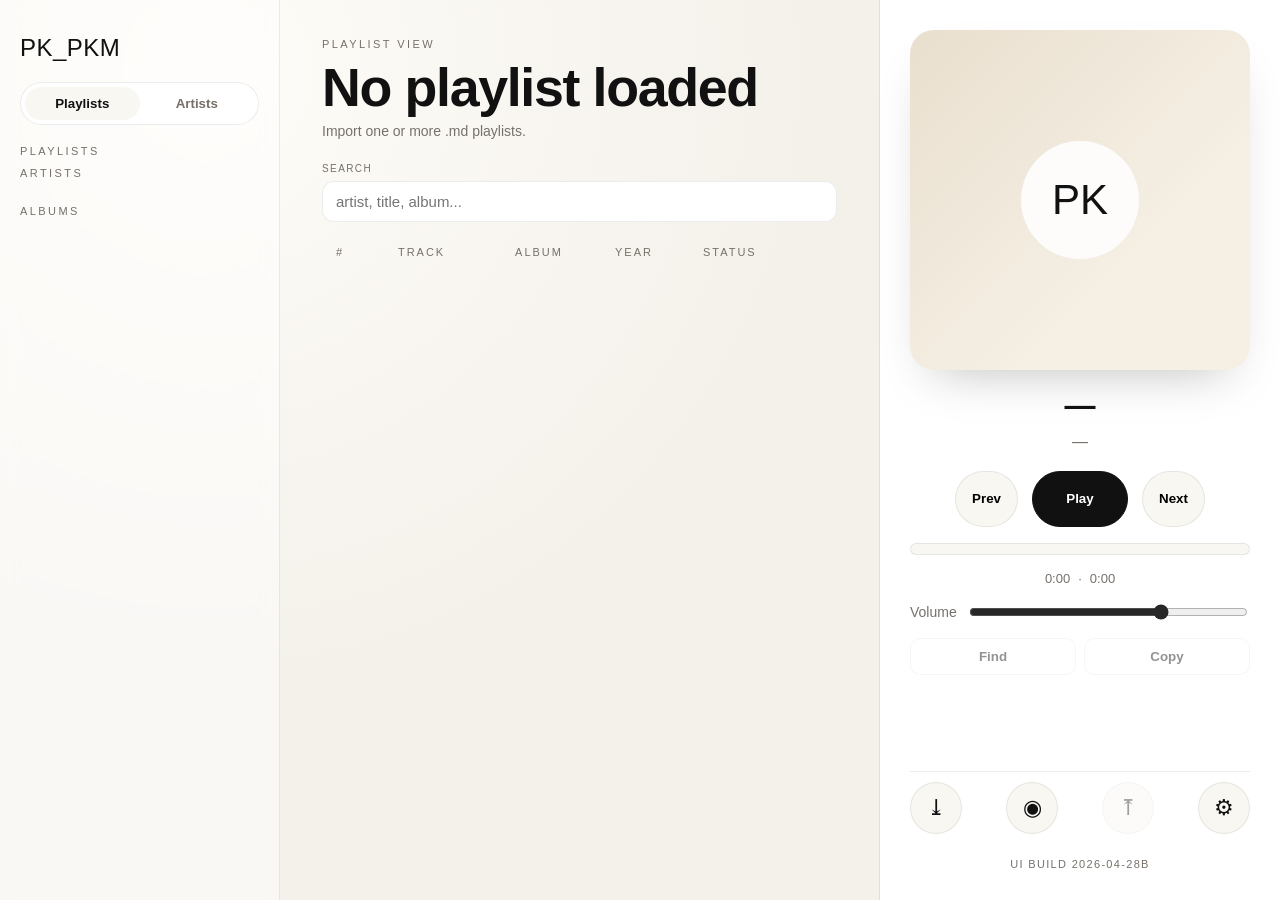
==== commit b0a03a47: "FIX : jaquettes albums" ====
--- a/src/index.html
+++ b/src/index.html
@@ -6,7 +6,7 @@
     <title>PK Player</title>
     <link rel="icon" href="../favicon.svg" type="image/svg+xml" />
     <link rel="stylesheet" href="https://api.fontshare.com/v2/css?f[]=satoshi@300,400,500,700,900&f[]=clash-display@500,600,700&display=swap" />
-    <link rel="stylesheet" href="styles.css" />
+    <link rel="stylesheet" href="styles.css?v=20260428c" />
   </head>
   <body>
     <div id="app">
@@ -15,8 +15,8 @@
           <div class="logo">PK_PKM</div>
 
           <div class="tabs">
-            <button id="tabPlaylists" class="tab" role="tab" type="button" aria-selected="true">Playlists</button>
-            <button id="tabArtists" class="tab" role="tab" type="button" aria-selected="false">Artists</button>
+            <button id="tabPlaylists" class="tab" role="tab" type="button" aria-selected="true" onclick="window.__pkSetNavMode && window.__pkSetNavMode('playlists')">Playlists</button>
+            <button id="tabArtists" class="tab" role="tab" type="button" aria-selected="false" onclick="window.__pkSetNavMode && window.__pkSetNavMode('artists')">Artists</button>
           </div>
 
           <div class="sidebar__content">
@@ -33,15 +33,6 @@
             </div>
           </div>
 
-          <div class="actions">
-            <span class="section-title">Actions</span>
-            <div class="actions__grid">
-              <button id="btnImport" class="tbtn tbtn--primary">Import MD</button>
-              <button id="btnLoadDemo" class="tbtn">Load demo</button>
-              <button id="btnExport" class="tbtn" disabled>Export active</button>
-              <button id="btnOptions" class="tbtn">Options</button>
-            </div>
-          </div>
         </aside>
 
         <main class="main-content pane">
@@ -70,7 +61,8 @@
 
         <aside class="player-panel pane">
           <div class="album-art-focus fade-in" style="animation-delay:0.1s">
-            <div class="album-art__placeholder">PK</div>
+            <img id="focusArt" class="album-art__img" alt="Album cover" hidden />
+            <div id="focusArtFallback" class="album-art__placeholder">PK</div>
           </div>
 
           <div class="current-meta fade-in" style="animation-delay:0.15s">
@@ -105,6 +97,14 @@
               <button id="btnFind" class="tbtn" disabled>Find</button>
               <button id="btnCopy" class="tbtn" disabled>Copy</button>
             </div>
+
+            <div class="quick-actions" aria-label="Quick actions">
+              <button id="btnImport" class="icon-action" type="button" title="Import MD" aria-label="Import MD">⤓</button>
+              <button id="btnLoadDemo" class="icon-action" type="button" title="Load demo" aria-label="Load demo">◉</button>
+              <button id="btnExport" class="icon-action" type="button" title="Export active" aria-label="Export active" disabled>⤒</button>
+              <button id="btnOptions" class="icon-action" type="button" title="Options" aria-label="Options">⚙</button>
+            </div>
+            <div class="ui-build-tag">UI build 2026-04-28B</div>
           </div>
         </aside>
       </div>
@@ -184,7 +184,7 @@
     <div id="toasts" class="toasts" aria-live="polite" aria-atomic="true"></div>
     <div id="ytPlayerHost" style="position:absolute;left:-9999px;top:-9999px;width:2px;height:2px;overflow:hidden" aria-hidden="true"></div>
 
-    <script type="module" src="app.js"></script>
+    <script type="module" src="app.js?v=20260428c"></script>
     <script src="https://www.youtube.com/iframe_api"></script>
   </body>
 </html>
--- a/src/styles.css
+++ b/src/styles.css
@@ -97,6 +97,7 @@
   flex-direction: column;
 }
 
+
 .section-title {
   font-size: 11px;
   text-transform: uppercase;
@@ -299,6 +300,22 @@
   font-size: 13px;
 }
 
+.row__track {
+  display: grid;
+  grid-template-columns: 38px 1fr;
+  gap: 10px;
+  align-items: center;
+}
+
+.row__cover {
+  width: 38px;
+  height: 38px;
+  border-radius: 9px;
+  object-fit: cover;
+  background: var(--surface-soft);
+  border: 1px solid var(--line);
+}
+
 .tag {
   display: inline-flex;
   align-items: center;
@@ -333,12 +350,22 @@
 }
 
 .album-art-focus {
+  position: relative;
   aspect-ratio: 1;
   border-radius: var(--radius-outer);
   background: linear-gradient(135deg, #e9dfce, #f5efe4 66%);
   box-shadow: var(--shadow-soft);
   display: grid;
   place-items: center;
+  overflow: hidden;
+}
+
+.album-art__img {
+  position: absolute;
+  inset: 0;
+  width: 100%;
+  height: 100%;
+  object-fit: cover;
 }
 
 .album-art__placeholder {
@@ -373,6 +400,7 @@
   display: flex;
   flex-direction: column;
   gap: 16px;
+  flex: 1;
 }
 
 .btns {
@@ -441,6 +469,50 @@
   display: grid;
   grid-template-columns: 1fr 1fr;
   gap: 8px;
+}
+
+.quick-actions {
+  margin-top: auto;
+  padding-top: 10px;
+  border-top: 1px solid var(--line);
+  display: flex;
+  justify-content: space-between;
+  gap: 10px;
+}
+
+.ui-build-tag {
+  margin-top: 8px;
+  text-align: center;
+  font-size: 11px;
+  letter-spacing: 0.12em;
+  text-transform: uppercase;
+  color: var(--text-muted);
+}
+
+.icon-action {
+  width: 52px;
+  height: 52px;
+  border-radius: 999px;
+  border: 1px solid var(--line);
+  background: var(--surface-soft);
+  color: var(--text-main);
+  font-size: 22px;
+  line-height: 1;
+  display: grid;
+  place-items: center;
+  cursor: pointer;
+  transition: transform 0.18s var(--bezier), background 0.18s var(--bezier);
+}
+
+.icon-action:hover {
+  transform: translateY(-2px);
+  background: #fff;
+}
+
+.icon-action:disabled {
+  opacity: 0.4;
+  cursor: not-allowed;
+  transform: none;
 }
 
 .fade-in {
